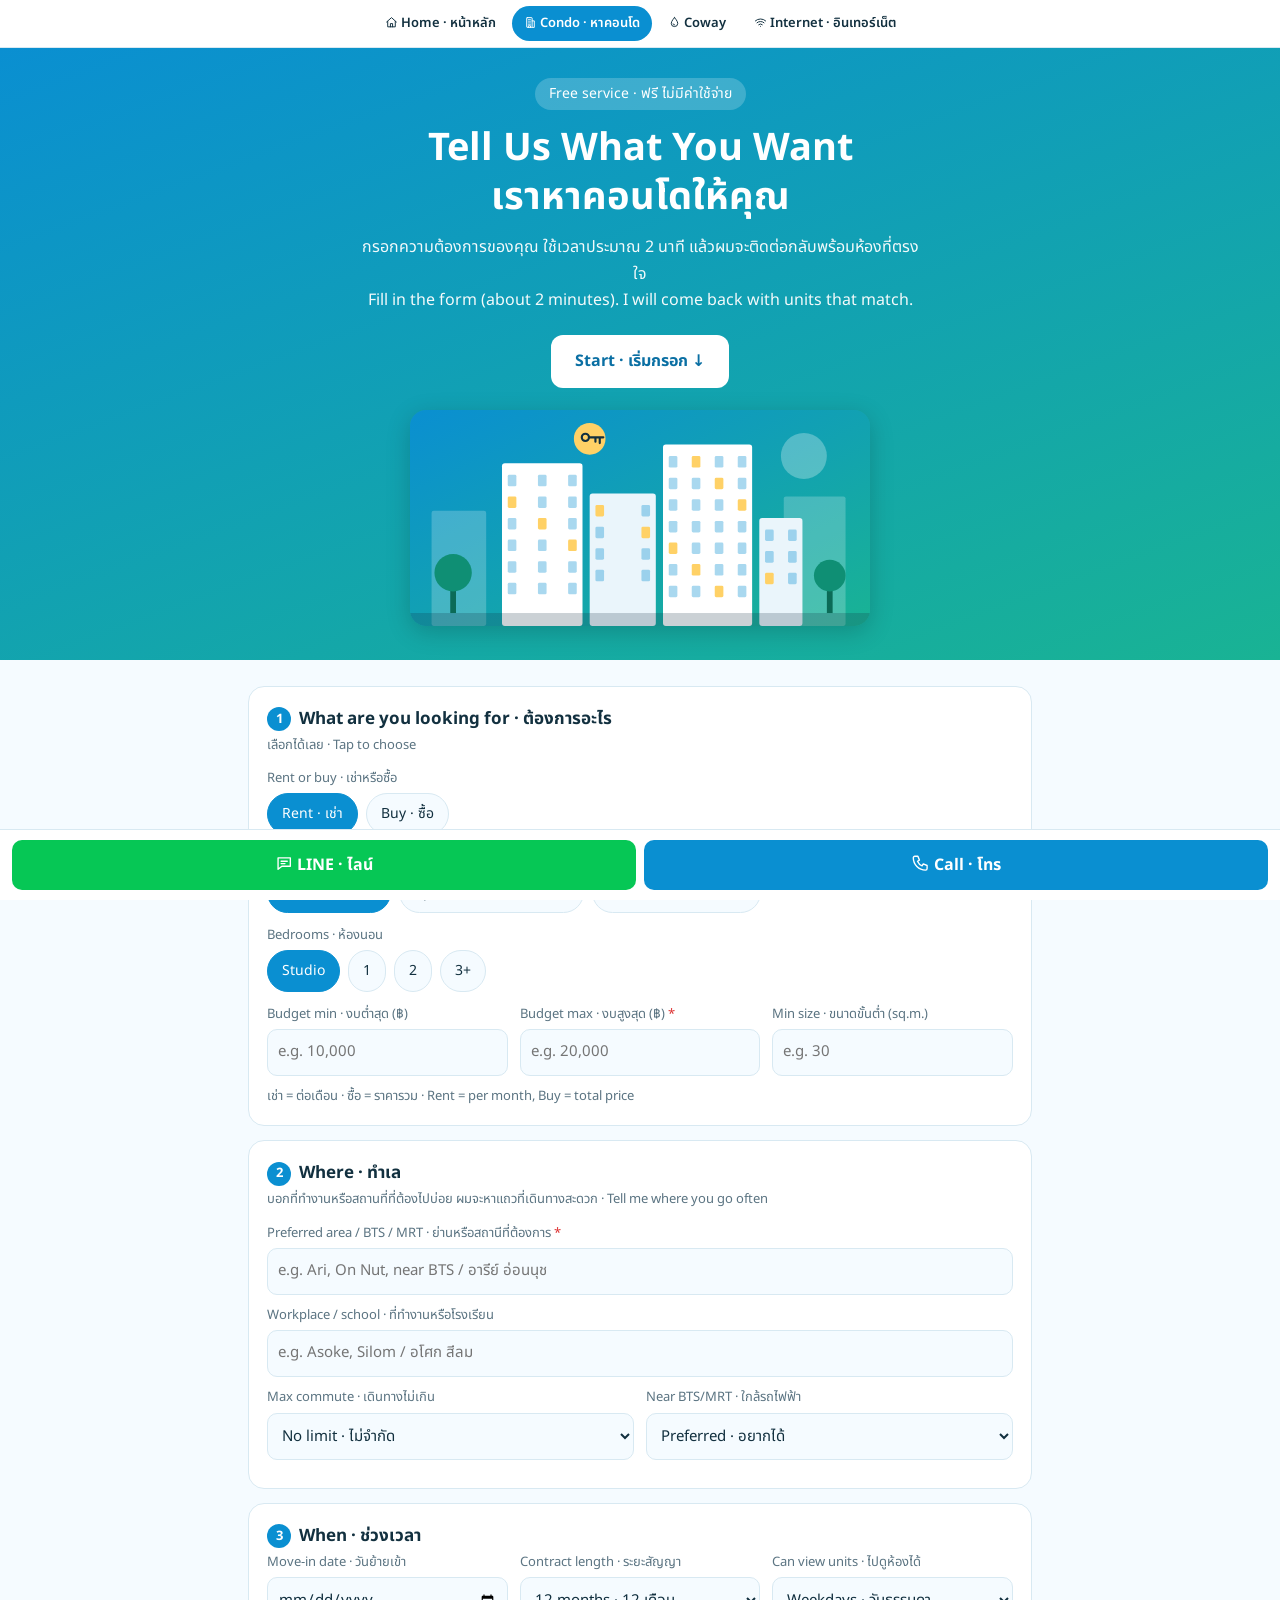
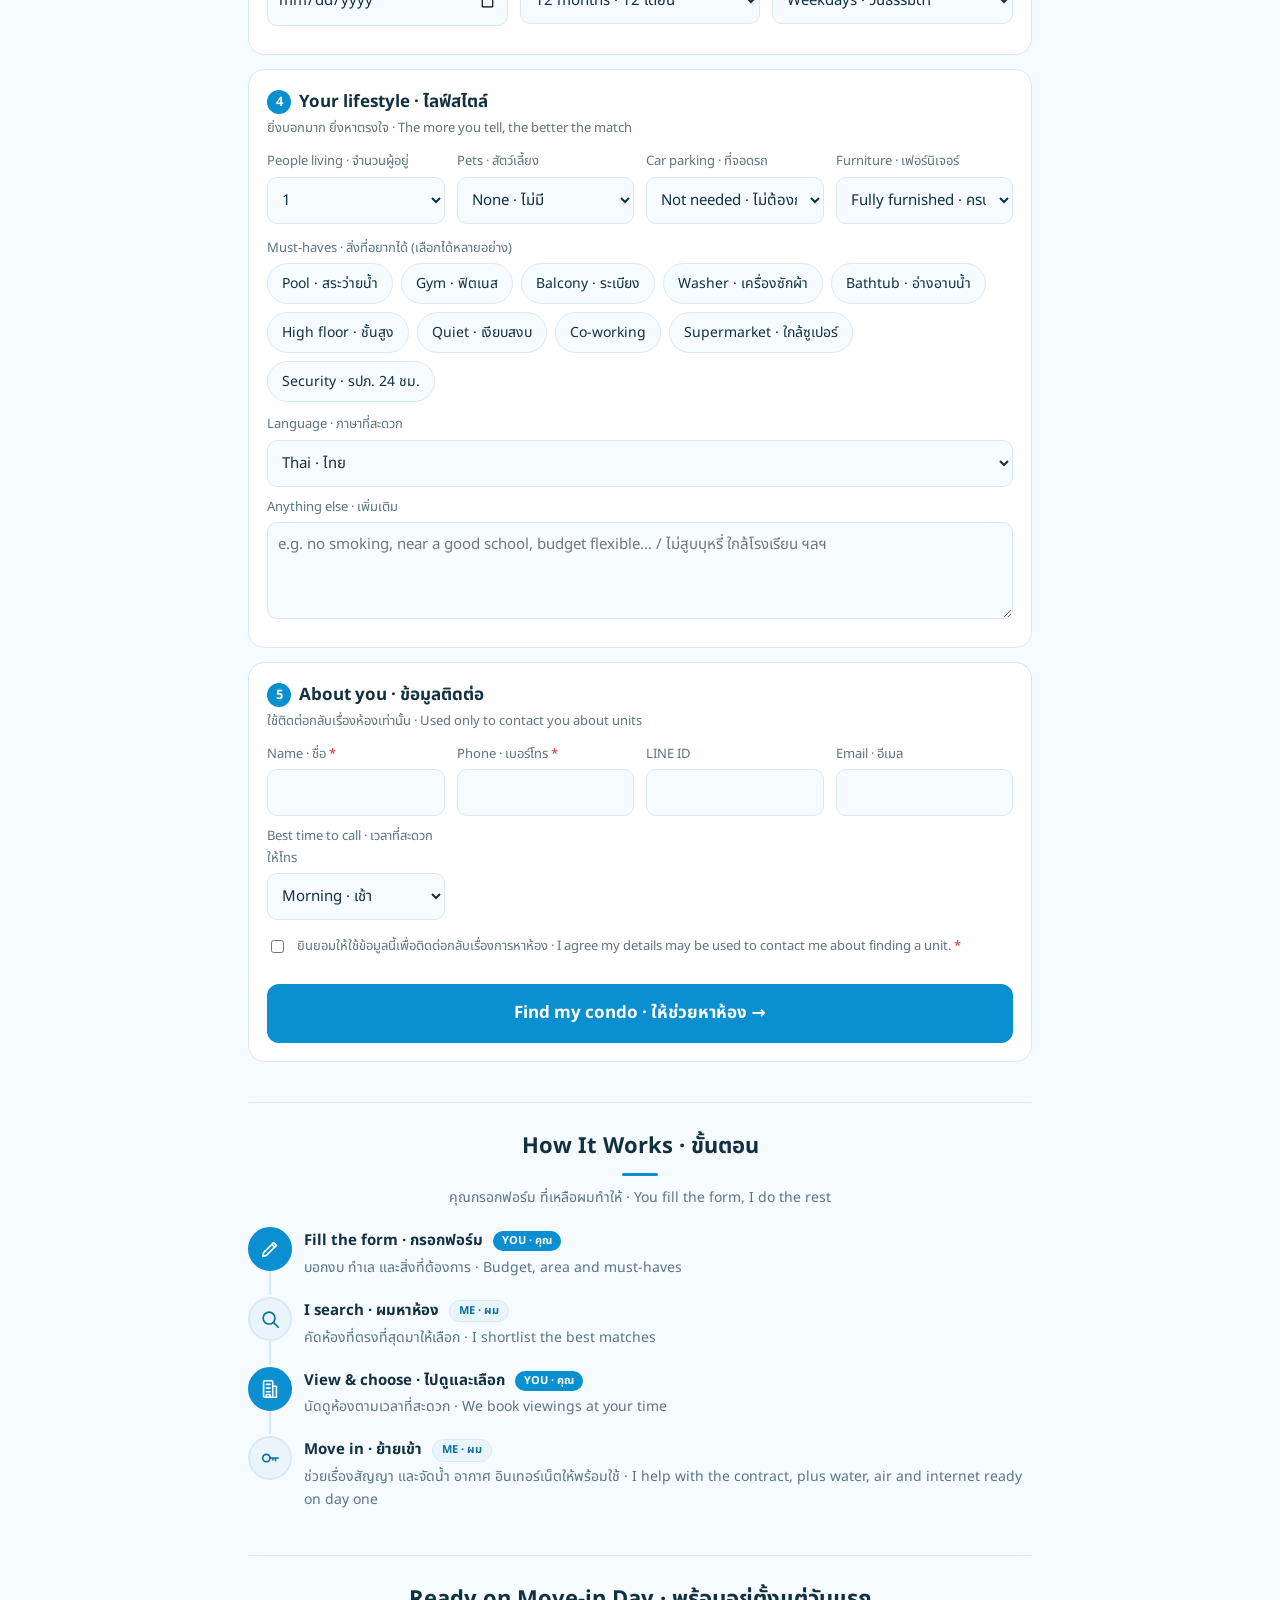
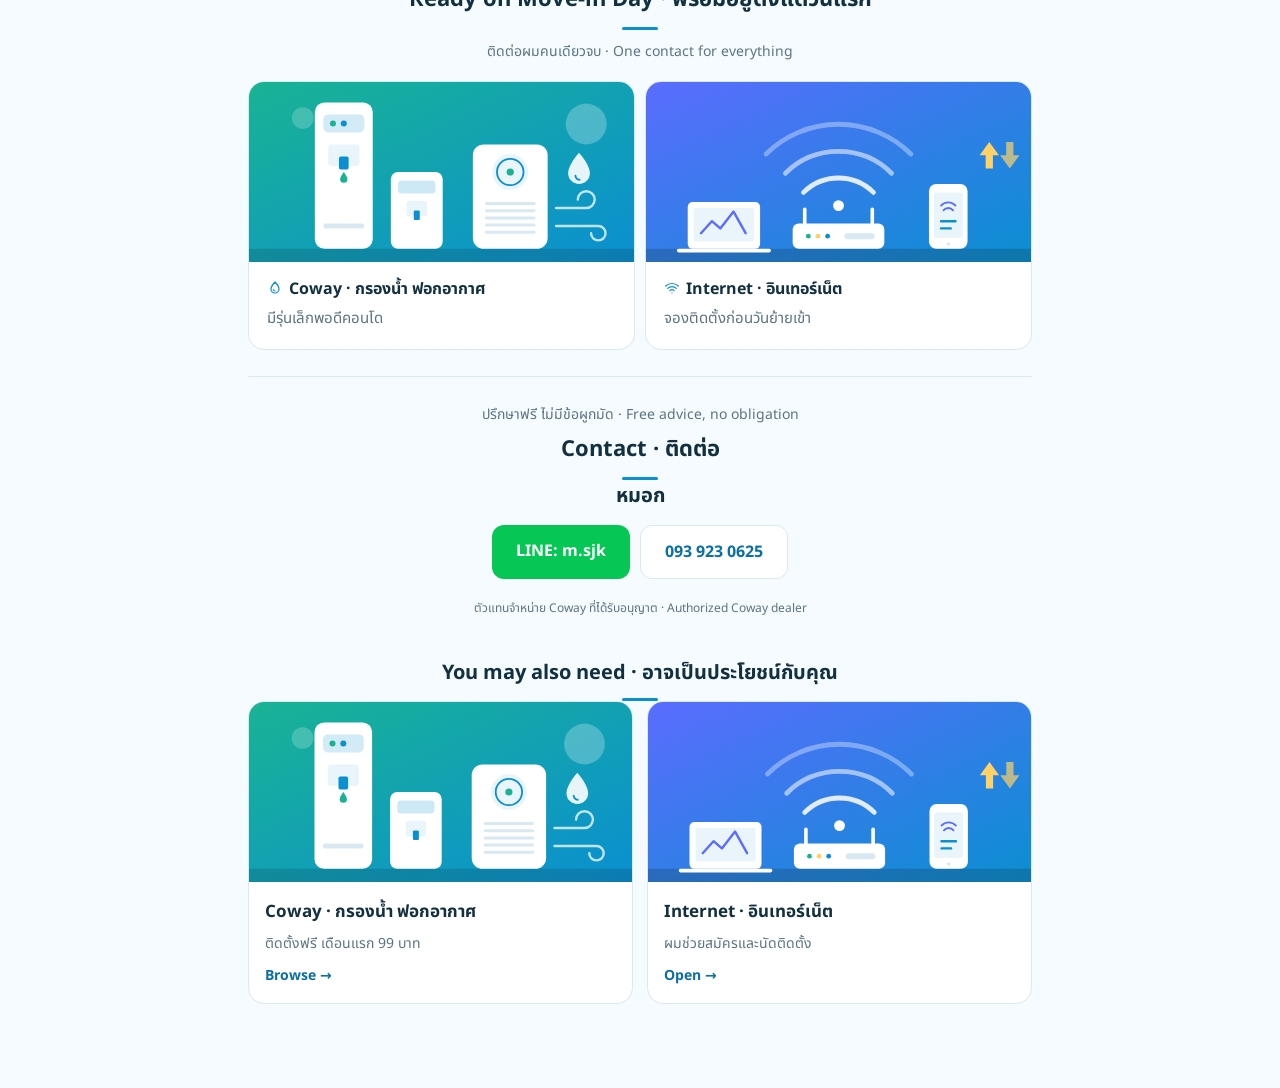
==== condo.html @ 27ef278f "Add files via upload" ====
<!DOCTYPE html>
<html lang="th" data-page="condo">
<head>
<meta charset="utf-8">
<meta name="viewport" content="width=device-width, initial-scale=1, viewport-fit=cover">
<title>Find a Condo | ให้เราหาคอนโดให้คุณ</title>
<link href="https://fonts.googleapis.com/css2?family=Noto+Sans+Thai:wght@400;600;700&display=swap" rel="stylesheet">
<link rel="stylesheet" href="assets/site.css">
<style>
.hero{padding:30px 0 34px}
.fcard{background:var(--card);border:1px solid var(--line);border-radius:16px;padding:18px;margin-bottom:14px}
.fcard h3{margin:0 0 2px;font-size:17px}.fcard .hint{margin:0 0 12px;font-size:13px;color:var(--muted)}
.fcard h3 i{font-style:normal;display:inline-flex;width:24px;height:24px;border-radius:50%;background:var(--brand);color:#fff;font-size:13px;align-items:center;justify-content:center;margin-right:8px;vertical-align:1px}
.row{display:grid;gap:0 12px;grid-template-columns:repeat(auto-fit,minmax(150px,1fr))}
.fl input,.fl textarea,.fl select{display:block;width:100%;margin-top:4px;font:inherit;font-size:15px;padding:10px;border-radius:10px;border:1px solid var(--line);background:var(--bg);color:var(--text)}
.fl .req{color:#d33}
.chips{display:flex;flex-wrap:wrap;gap:8px;margin:4px 0 12px}
.chips label{cursor:pointer}.chips input{position:absolute;opacity:0;pointer-events:none}
.chips span{display:inline-block;padding:8px 14px;border-radius:99px;border:1px solid var(--line);background:var(--bg);font-size:14px}
.chips input:checked+span{background:var(--brand);color:#fff;border-color:var(--brand)}
.chips input:focus-visible+span{outline:2px solid var(--brand2);outline-offset:2px}
.lbl{font-size:13px;color:var(--muted);display:block;margin-top:4px}
.sbtn{width:100%;font:inherit;font-weight:700;font-size:17px;padding:15px;border:0;border-radius:12px;background:var(--brand);color:#fff;cursor:pointer}
.consent{display:flex;gap:10px;align-items:flex-start;font-size:13px;color:var(--muted);margin:6px 0 14px}
.consent input{margin-top:4px}
#done{display:none}
#msg{white-space:pre-wrap;background:var(--bg);border:1px dashed var(--line);border-radius:10px;padding:12px;font-size:14px;margin:10px 0}
.err{color:#d33;font-size:13px;margin:6px 0 0;min-height:1em}
.perks{display:grid;gap:10px;grid-template-columns:repeat(auto-fit,minmax(200px,1fr))}
.perks .card h3{font-size:16px}
</style>
<script src="assets/icons.js"></script>
<script src="assets/site.js"></script>
</head>
<body>

<header class="hero"><div class="wrap">
  <span class="badge">Free service · ฟรี ไม่มีค่าใช้จ่าย</span>
  <h1>Tell Us What You Want<br>เราหาคอนโดให้คุณ</h1>
  <p>กรอกความต้องการของคุณ ใช้เวลาประมาณ 2 นาที แล้วผมจะติดต่อกลับพร้อมห้องที่ตรงใจ<br>Fill in the form (about 2 minutes). I will come back with units that match.</p>
  <div class="btns"><a class="btn tel" href="#form">Start · เริ่มกรอก ↓</a></div>
  <img class="cvh" alt="" src="assets/img/cover-condo.svg">
</div></header>

<main class="wrap">
<section id="form" style="border-top:0">
  <form id="f" onsubmit="return go(event)" novalidate>

  <div class="fcard"><h3><i>1</i>What are you looking for · ต้องการอะไร</h3><p class="hint">เลือกได้เลย · Tap to choose</p>
    <span class="lbl">Rent or buy · เช่าหรือซื้อ</span>
    <div class="chips"><label><input type="radio" name="deal" value="Rent · เช่า" checked><span>Rent · เช่า</span></label><label><input type="radio" name="deal" value="Buy · ซื้อ"><span>Buy · ซื้อ</span></label></div>
    <span class="lbl">Property type · ประเภท</span>
    <div class="chips"><label><input type="radio" name="ptype" value="Condo" checked><span>Condo · คอนโด</span></label><label><input type="radio" name="ptype" value="Apartment"><span>Apartment · อพาร์ตเมนต์</span></label><label><input type="radio" name="ptype" value="House/Townhouse"><span>House · บ้าน/ทาวน์เฮาส์</span></label></div>
    <span class="lbl">Bedrooms · ห้องนอน</span>
    <div class="chips"><label><input type="radio" name="bed" value="Studio" checked><span>Studio</span></label><label><input type="radio" name="bed" value="1"><span>1</span></label><label><input type="radio" name="bed" value="2"><span>2</span></label><label><input type="radio" name="bed" value="3+"><span>3+</span></label></div>
    <div class="row">
      <label class="fl">Budget min · งบต่ำสุด (฿)<input name="bmin" inputmode="numeric" placeholder="e.g. 10,000"></label>
      <label class="fl">Budget max · งบสูงสุด (฿) <span class="req">*</span><input name="bmax" inputmode="numeric" placeholder="e.g. 20,000"></label>
      <label class="fl">Min size · ขนาดขั้นต่ำ (sq.m.)<input name="size" inputmode="numeric" placeholder="e.g. 30"></label>
    </div>
    <p class="hint" style="margin:0">เช่า = ต่อเดือน · ซื้อ = ราคารวม · Rent = per month, Buy = total price</p>
  </div>

  <div class="fcard"><h3><i>2</i>Where · ทำเล</h3><p class="hint">บอกที่ทำงานหรือสถานที่ที่ต้องไปบ่อย ผมจะหาแถวที่เดินทางสะดวก · Tell me where you go often</p>
    <label class="fl">Preferred area / BTS / MRT · ย่านหรือสถานีที่ต้องการ <span class="req">*</span><input name="area" placeholder="e.g. Ari, On Nut, near BTS / อารีย์ อ่อนนุช"></label>
    <label class="fl">Workplace / school · ที่ทำงานหรือโรงเรียน<input name="work" placeholder="e.g. Asoke, Silom / อโศก สีลม"></label>
    <div class="row">
      <label class="fl">Max commute · เดินทางไม่เกิน<select name="commute"><option>No limit · ไม่จำกัด</option><option>15 min</option><option>30 min</option><option>45 min</option><option>60 min</option></select></label>
      <label class="fl">Near BTS/MRT · ใกล้รถไฟฟ้า<select name="near"><option>Preferred · อยากได้</option><option>Must · ต้องใกล้</option><option>Not needed · ไม่จำเป็น</option></select></label>
    </div>
  </div>

  <div class="fcard"><h3><i>3</i>When · ช่วงเวลา</h3>
    <div class="row">
      <label class="fl">Move-in date · วันย้ายเข้า<input type="date" name="movein"></label>
      <label class="fl">Contract length · ระยะสัญญา<select name="lease"><option>12 months · 12 เดือน</option><option>6 months · 6 เดือน</option><option>24 months · 24 เดือน</option><option>Flexible · ยืดหยุ่น</option><option>Buying · ซื้อ</option></select></label>
      <label class="fl">Can view units · ไปดูห้องได้<select name="view"><option>Weekdays · วันธรรมดา</option><option>Weekends · เสาร์-อาทิตย์</option><option>Evenings · ช่วงเย็น</option><option>Any time · ได้ทุกเวลา</option></select></label>
    </div>
  </div>

  <div class="fcard"><h3><i>4</i>Your lifestyle · ไลฟ์สไตล์</h3><p class="hint">ยิ่งบอกมาก ยิ่งหาตรงใจ · The more you tell, the better the match</p>
    <div class="row">
      <label class="fl">People living · จำนวนผู้อยู่<select name="people"><option>1</option><option>2</option><option>3</option><option>4+</option></select></label>
      <label class="fl">Pets · สัตว์เลี้ยง<select name="pets"><option>None · ไม่มี</option><option>Cat · แมว</option><option>Dog · สุนัข</option><option>Other · อื่นๆ</option></select></label>
      <label class="fl">Car parking · ที่จอดรถ<select name="car"><option>Not needed · ไม่ต้องการ</option><option>1 car · 1 คัน</option><option>2 cars · 2 คัน</option><option>Motorbike · มอเตอร์ไซค์</option></select></label>
      <label class="fl">Furniture · เฟอร์นิเจอร์<select name="furn"><option>Fully furnished · ครบ</option><option>Partly · บางส่วน</option><option>Unfurnished · ไม่มี</option></select></label>
    </div>
    <span class="lbl">Must-haves · สิ่งที่อยากได้ (เลือกได้หลายอย่าง)</span>
    <div class="chips">
      <label><input type="checkbox" name="must" value="Pool"><span>Pool · สระว่ายน้ำ</span></label>
      <label><input type="checkbox" name="must" value="Gym"><span>Gym · ฟิตเนส</span></label>
      <label><input type="checkbox" name="must" value="Balcony"><span>Balcony · ระเบียง</span></label>
      <label><input type="checkbox" name="must" value="Washer"><span>Washer · เครื่องซักผ้า</span></label>
      <label><input type="checkbox" name="must" value="Bathtub"><span>Bathtub · อ่างอาบน้ำ</span></label>
      <label><input type="checkbox" name="must" value="High floor"><span>High floor · ชั้นสูง</span></label>
      <label><input type="checkbox" name="must" value="Quiet"><span>Quiet · เงียบสงบ</span></label>
      <label><input type="checkbox" name="must" value="Co-working"><span>Co-working</span></label>
      <label><input type="checkbox" name="must" value="Supermarket nearby"><span>Supermarket · ใกล้ซูเปอร์</span></label>
      <label><input type="checkbox" name="must" value="24h security"><span>Security · รปภ. 24 ชม.</span></label>
    </div>
    <label class="fl">Language · ภาษาที่สะดวก<select name="lang"><option>Thai · ไทย</option><option>English</option><option>Both · ทั้งสอง</option><option>Other · อื่นๆ</option></select></label>
    <label class="fl">Anything else · เพิ่มเติม<textarea name="note" rows="3" placeholder="e.g. no smoking, near a good school, budget flexible… / ไม่สูบบุหรี่ ใกล้โรงเรียน ฯลฯ"></textarea></label>
  </div>

  <div class="fcard"><h3><i>5</i>About you · ข้อมูลติดต่อ</h3><p class="hint">ใช้ติดต่อกลับเรื่องห้องเท่านั้น · Used only to contact you about units</p>
    <div class="row">
      <label class="fl">Name · ชื่อ <span class="req">*</span><input name="name" autocomplete="name"></label>
      <label class="fl">Phone · เบอร์โทร <span class="req">*</span><input name="phone" inputmode="tel" autocomplete="tel"></label>
      <label class="fl">LINE ID<input name="line"></label>
      <label class="fl">Email · อีเมล<input name="email" type="email" autocomplete="email"></label>
      <label class="fl">Best time to call · เวลาที่สะดวกให้โทร<select name="time"><option>Morning · เช้า</option><option>Afternoon · บ่าย</option><option>Evening · เย็น</option><option>Any · ได้ทุกเวลา</option></select></label>
    </div>
    <label class="consent"><input type="checkbox" name="ok"><span>ยินยอมให้ใช้ข้อมูลนี้เพื่อติดต่อกลับเรื่องการหาห้อง · I agree my details may be used to contact me about finding a unit. <span class="req" style="color:#d33">*</span></span></label>
    <div class="err" id="err"></div>
    <button class="sbtn" type="submit">Find my condo · ให้ช่วยหาห้อง →</button>
  </div>
  </form>

  <div class="fcard" id="done"><h3><i data-i="checkc"></i> Almost done · เหลืออีกขั้นเดียว</h3>
    <p class="hint">กดปุ่มไลน์ ข้อความจะเข้าแชตให้ แล้วกดส่งอีกครั้งเดียว · Tap the LINE button, the message appears in the chat, then press send.</p>
    <div id="msg"></div>
    <div class="btns"><a class="btn line" id="sendline" target="_blank" rel="noopener" href="#">Send to LINE · ส่งเข้าไลน์</a><button class="btn tel" style="border:1px solid var(--line);cursor:pointer;font:inherit;font-weight:700" onclick="cp()">Copy again · คัดลอกอีกครั้ง</button></div>
    <p class="nt" id="cpm" style="text-align:center;margin-top:8px"></p>
    <p class="nt" style="text-align:center">ถ้าข้อความไม่ขึ้นในแชต ให้วาง (copy ไว้ให้แล้ว) · If it does not appear, paste it (already copied).</p>
  </div>
</section>

<section>
  <h2>How It Works · ขั้นตอน</h2>
  <p class="sub">คุณกรอกฟอร์ม ที่เหลือผมทำให้ · You fill the form, I do the rest</p>
  <ol class="tl">
    <li class="you"><div class="ico"><i data-i="pencil"></i></div><div><b>Fill the form · กรอกฟอร์ม <span class="who you">YOU · คุณ</span></b><p>บอกงบ ทำเล และสิ่งที่ต้องการ · Budget, area and must-haves</p></div></li>
    <li><div class="ico"><i data-i="search"></i></div><div><b>I search · ผมหาห้อง <span class="who me">ME · ผม</span></b><p>คัดห้องที่ตรงที่สุดมาให้เลือก · I shortlist the best matches</p></div></li>
    <li class="you"><div class="ico"><i data-i="condo"></i></div><div><b>View &amp; choose · ไปดูและเลือก <span class="who you">YOU · คุณ</span></b><p>นัดดูห้องตามเวลาที่สะดวก · We book viewings at your time</p></div></li>
    <li><div class="ico"><i data-i="key"></i></div><div><b>Move in · ย้ายเข้า <span class="who me">ME · ผม</span></b><p>ช่วยเรื่องสัญญา และจัดน้ำ อากาศ อินเทอร์เน็ตให้พร้อมใช้ · I help with the contract, plus water, air and internet ready on day one</p></div></li>
  </ol>
</section>

<section>
  <h2>Ready on Move-in Day · พร้อมอยู่ตั้งแต่วันแรก</h2>
  <p class="sub">ติดต่อผมคนเดียวจบ · One contact for everything</p>
  <div class="perks">
    <a class="card cc" href="coway.html"><img class="cv" alt="" src="assets/img/cover-coway.svg"><div class="cb"><h3><i data-i="water"></i> Coway · กรองน้ำ ฟอกอากาศ</h3><p>มีรุ่นเล็กพอดีคอนโด</p></div></a>
    <a class="card cc" href="internet.html"><img class="cv" alt="" src="assets/img/cover-internet.svg"><div class="cb"><h3><i data-i="wifi"></i> Internet · อินเทอร์เน็ต</h3><p>จองติดตั้งก่อนวันย้ายเข้า</p></div></a>
  </div>
</section>

<section class="me">
  <p class="sub" style="margin:0 0 6px">ปรึกษาฟรี ไม่มีข้อผูกมัด · Free advice, no obligation</p>
  <h2>Contact · ติดต่อ</h2>
  <div class="name" data-name>[name]</div>
  <div class="btns" style="margin-top:12px">
    <a class="btn line" data-line href="#">LINE: <span data-lineid></span></a>
    <a class="btn tel" style="border:1px solid var(--line)" data-tel href="#"><span data-phone></span></a>
  </div>
  <p class="note">ตัวแทนจำหน่าย Coway ที่ได้รับอนุญาต · Authorized Coway dealer</p>
</section>
</main>

<nav class="bar"><a class="l" data-line href="#"><i data-i="chat"></i> LINE · ไลน์</a><a class="t" data-tel href="#"><i data-i="phone"></i> Call · โทร</a></nav>

<script>
var TXT="";
function V(f,n){var e=f.elements[n];return e?e.value.trim():""}
function R(f,n){var e=f.querySelector('input[name="'+n+'"]:checked');return e?e.value:""}
function go(ev){ev.preventDefault();var f=document.getElementById("f"),er=document.getElementById("err"),m=[];
  if(!V(f,"bmax"))m.push("Budget max · งบสูงสุด");if(!V(f,"area"))m.push("Area · ทำเล");if(!V(f,"name"))m.push("Name · ชื่อ");if(!V(f,"phone"))m.push("Phone · เบอร์โทร");if(!f.elements.ok.checked)m.push("Consent · ยินยอม");
  if(m.length){er.textContent="Please fill · กรุณากรอก: "+m.join(", ");return false}er.textContent="";
  var must=[].map.call(f.querySelectorAll('input[name="must"]:checked'),function(x){return x.value}).join(", ")||"-";
  var L=["Condo request · ขอให้ช่วยหาคอนโด","",
   "• "+R(f,"deal")+" · "+R(f,"ptype")+" · Bedrooms "+R(f,"bed"),
   "• Budget "+(V(f,"bmin")||"-")+" – "+V(f,"bmax")+" ฿"+(V(f,"size")?" · Min "+V(f,"size")+" sq.m.":""),
   "• Area: "+V(f,"area")+(V(f,"work")?" · Work/School: "+V(f,"work"):""),
   "• Commute: "+V(f,"commute")+" · BTS/MRT: "+V(f,"near"),
   "• Move-in: "+(V(f,"movein")||"-")+" · Lease: "+V(f,"lease")+" · View: "+V(f,"view"),
   "• People "+V(f,"people")+" · Pets "+V(f,"pets")+" · Parking "+V(f,"car")+" · "+V(f,"furn"),
   "• Must-haves: "+must,
   "• Language: "+V(f,"lang")+(V(f,"note")?"\n• Note: "+V(f,"note"):""),"",
   V(f,"name")+" · Tel "+V(f,"phone")+(V(f,"line")?" · LINE "+V(f,"line"):"")+(V(f,"email")?" · "+V(f,"email"):"")+" · Call: "+V(f,"time")];
  TXT=L.join("\n");document.getElementById("msg").textContent=TXT;
  var S=window.SITE||{},ln=document.getElementById("sendline");ln.href=S.oaId?("https://line.me/R/oaMessage/"+encodeURIComponent(S.oaId)+"/?"+encodeURIComponent(TXT)):("https://line.me/ti/p/~"+encodeURIComponent((S.lineId||"").replace(/^@/,"")));
  var d=document.getElementById("done");d.style.display="block";cp();d.scrollIntoView({behavior:"smooth"});return false}
function cp(){var c=document.getElementById("cpm");try{navigator.clipboard.writeText(TXT).then(function(){c.textContent="Copied · คัดลอกแล้ว"},function(){c.textContent="Press and hold the text to copy · กดค้างที่ข้อความเพื่อคัดลอก"})}catch(e){c.textContent="Press and hold the text to copy · กดค้างที่ข้อความเพื่อคัดลอก"}}
</script>
</body></html>
---- assets/site.css ----
/* Shared styles for all pages / สไตล์ร่วมของทุกหน้า */
:root{box-sizing:border-box;--bg:#f5fbff;--card:#fff;--text:#12303f;--muted:#5b7482;--brand:#0a8fd1;--brand2:#0a6fa3;--accent:#19b394;--line:#d8e9f2;--soft:#eaf5fb;--hero:linear-gradient(160deg,#0a8fd1,#19b394)}
@media (prefers-color-scheme:dark){:root:not([data-theme="light"]){--bg:#0d1b24;--card:#142833;--text:#e6f3fa;--muted:#9bb5c3;--line:#23404f;--soft:#1a3342;--hero:linear-gradient(160deg,#075a85,#0f7d69)}}
*{box-sizing:border-box}
html{scroll-behavior:smooth}
body{margin:0;background:var(--bg);color:var(--text);font-family:"Noto Sans Thai",system-ui,-apple-system,"Segoe UI",sans-serif;line-height:1.65;padding-bottom:84px}
.wrap{max-width:820px;margin:0 auto;padding:0 18px}
.hero{background:var(--hero);color:#fff;padding:44px 0 52px;text-align:center}
.hero h1{font-size:clamp(26px,6vw,38px);line-height:1.3;margin:0 0 12px}
.hero p{margin:0 auto 22px;max-width:560px;opacity:.95}
.badge{display:inline-block;background:rgba(255,255,255,.2);padding:4px 14px;border-radius:99px;font-size:14px;margin-bottom:14px}
.btns{display:flex;gap:10px;justify-content:center;flex-wrap:wrap}
.btn{display:inline-block;text-decoration:none;font-weight:700;padding:13px 24px;border-radius:12px;font-size:16px}
.btn.line{background:#06c755;color:#fff}.btn.tel{background:#fff;color:var(--brand2)}
section{padding:26px 0}
section + section{border-top:1px solid var(--line)}
h2{font-size:22px;margin:0;text-align:center}
h2:after{content:"";display:block;width:36px;height:3px;background:var(--brand);border-radius:2px;margin:8px auto 0}
.sub{color:var(--muted);text-align:center;margin:10px 0 18px;font-size:14px}
.grid{display:grid;gap:14px;grid-template-columns:repeat(auto-fit,minmax(210px,1fr))}
.card{background:var(--card);border:1px solid var(--line);border-radius:16px;padding:20px}
.card .ic{font-size:34px}.card h3{margin:8px 0 4px;font-size:18px}.card p{margin:0;color:var(--muted);font-size:15px}
.nt{font-size:13px;color:var(--muted);margin:0 0 8px}
.note{font-size:12px;color:var(--muted);text-align:center;margin-top:20px}
details{background:var(--card);border:1px solid var(--line);border-radius:12px;padding:14px 16px;margin-bottom:10px}
summary{font-weight:600;cursor:pointer}details p{margin:8px 0 0;color:var(--muted)}
.me{text-align:center}.me .name{font-size:20px;font-weight:700}
.bar{position:fixed;left:0;right:0;bottom:0;display:flex;gap:8px;padding:10px 12px calc(10px + env(safe-area-inset-bottom,0px));background:var(--card);border-top:1px solid var(--line);z-index:9}
.bar a{flex:1;text-align:center;text-decoration:none;font-weight:700;padding:12px;border-radius:10px;color:#fff}
.bar .l{background:#06c755}.bar .t{background:var(--brand)}
.fl{display:block;font-size:13px;color:var(--muted);margin-bottom:10px}
.fl select{display:block;width:100%;margin-top:4px;font:inherit;font-size:15px;padding:10px;border-radius:10px;border:1px solid var(--line);background:var(--bg);color:var(--text)}
.fg{display:grid;gap:0 12px;grid-template-columns:repeat(auto-fit,minmax(200px,1fr))}
/* top nav */
.sn{position:sticky;top:0;z-index:20;display:flex;gap:4px;justify-content:center;flex-wrap:wrap;background:var(--card);border-bottom:1px solid var(--line);padding:6px 8px}
.sn a{text-decoration:none;color:var(--text);font-size:13px;font-weight:600;padding:7px 12px;border-radius:99px}
.sn a.on{background:var(--brand);color:#fff}
/* cross promo */
.xp h2{font-size:20px}
.xp a.xc{display:block;text-decoration:none;color:inherit;background:var(--card);border:1px solid var(--line);border-radius:16px;padding:18px}
.xp a.xc:hover{border-color:var(--brand)}
.xp .xc b{display:block;font-size:17px;margin:4px 0}.xp .xc span{color:var(--muted);font-size:14px}.xp .xc u{display:block;margin-top:8px;color:var(--brand2);font-weight:700;font-size:14px;text-decoration:none}
/* steps / tags */
.stp{counter-reset:s;display:grid;gap:10px;padding:0;margin:0;list-style:none}
.stp li{counter-increment:s;background:var(--card);border:1px solid var(--line);border-radius:14px;padding:12px 14px 12px 54px;position:relative}
.stp li:before{content:counter(s);position:absolute;left:14px;top:12px;width:28px;height:28px;border-radius:50%;background:var(--brand);color:#fff;font-weight:700;display:flex;align-items:center;justify-content:center}
.tag{display:inline-block;font-size:12px;background:var(--soft);color:var(--brand2);padding:2px 10px;border-radius:99px;margin:2px 4px 2px 0}
.empty{border:2px dashed var(--line);border-radius:16px;padding:22px;text-align:center;color:var(--muted)}
.big{font-size:30px;font-weight:700;color:var(--brand2)}

.pkg{width:100%;border-collapse:collapse;font-size:14px}
.pkg th,.pkg td{padding:9px 10px;text-align:left;border-bottom:1px solid var(--line)}
.pkg th{background:var(--soft);font-size:13px}.pkg td.n{font-weight:700;color:var(--brand2);text-align:right}
.pkg .best{background:var(--soft)}
.tw{overflow-x:auto;border:1px solid var(--line);border-radius:12px;background:var(--card)}
.pimg{display:grid;gap:12px;grid-template-columns:repeat(auto-fit,minmax(240px,1fr))}
.pimg a{display:block;border:1px solid var(--line);border-radius:14px;overflow:hidden;background:#fff}.pimg img{display:block;width:100%;height:auto}
.who{display:inline-block;font-size:11px;font-weight:700;padding:1px 9px;border-radius:99px;margin-left:6px;vertical-align:1px}
.who.you{background:var(--brand);color:#fff}.who.me{background:var(--soft);color:var(--brand2);border:1px solid var(--line)}
.tl{list-style:none;margin:0;padding:0}
.tl li{display:grid;grid-template-columns:44px 1fr;gap:12px;padding:0 0 18px;position:relative}
.tl li:not(:last-child):before{content:"";position:absolute;left:21px;top:44px;bottom:2px;width:2px;background:var(--line)}
.tl .ico{width:44px;height:44px;border-radius:50%;display:flex;align-items:center;justify-content:center;font-size:22px;background:var(--soft);border:2px solid var(--line)}
.tl li.you .ico{background:var(--brand);border-color:var(--brand)}
.tl b{font-size:15px}.tl p{margin:2px 0 0;color:var(--muted);font-size:14px}
.callout{background:var(--soft);border:1px solid var(--line);border-radius:12px;padding:12px 14px;text-align:center;margin-bottom:16px;font-size:14px}

/* icons & covers */
svg.i{width:1em;height:1em;fill:none;stroke:currentColor;stroke-width:1.8;stroke-linecap:round;stroke-linejoin:round;vertical-align:-.14em;flex:none}
.card .ic,.cat .ic{color:var(--brand)}.card .ic{font-size:34px}
.tl .ico{color:var(--brand2)}.tl li.you .ico{color:#fff}
.bar a svg.i{font-size:1.15em}
.card.cc{padding:0;overflow:hidden;display:block;text-decoration:none;color:inherit}
.card.cc .cv{display:block;width:100%;height:auto;aspect-ratio:640/300;object-fit:cover;background:var(--soft)}
.card.cc .cb{padding:14px 18px 18px}.card.cc h3{margin:0 0 4px;font-size:17px}
.card.cc h3 svg.i{color:var(--brand);margin-right:2px}
.cvh{display:block;width:100%;max-width:460px;height:auto;margin:22px auto 0;border-radius:16px;box-shadow:0 6px 24px rgba(0,0,0,.18)}
.tiles{display:grid;gap:12px;grid-template-columns:repeat(3,1fr);margin-top:18px}
.tile{display:flex;flex-direction:column;align-items:center;text-align:center;gap:2px;padding:18px 8px;background:var(--card);border:1px solid var(--line);border-radius:16px;text-decoration:none;color:inherit}
.tile svg.i{font-size:38px;color:var(--brand);margin-bottom:6px}
.tile b{font-size:15px}.tile span{color:var(--muted);font-size:13px}
.tile:hover{border-color:var(--brand)}
.xp a.xc{padding:0;overflow:hidden}.xp .xc img{display:block;width:100%;height:auto;aspect-ratio:640/300;object-fit:cover}
.xp .xc .xb{padding:12px 16px 16px}
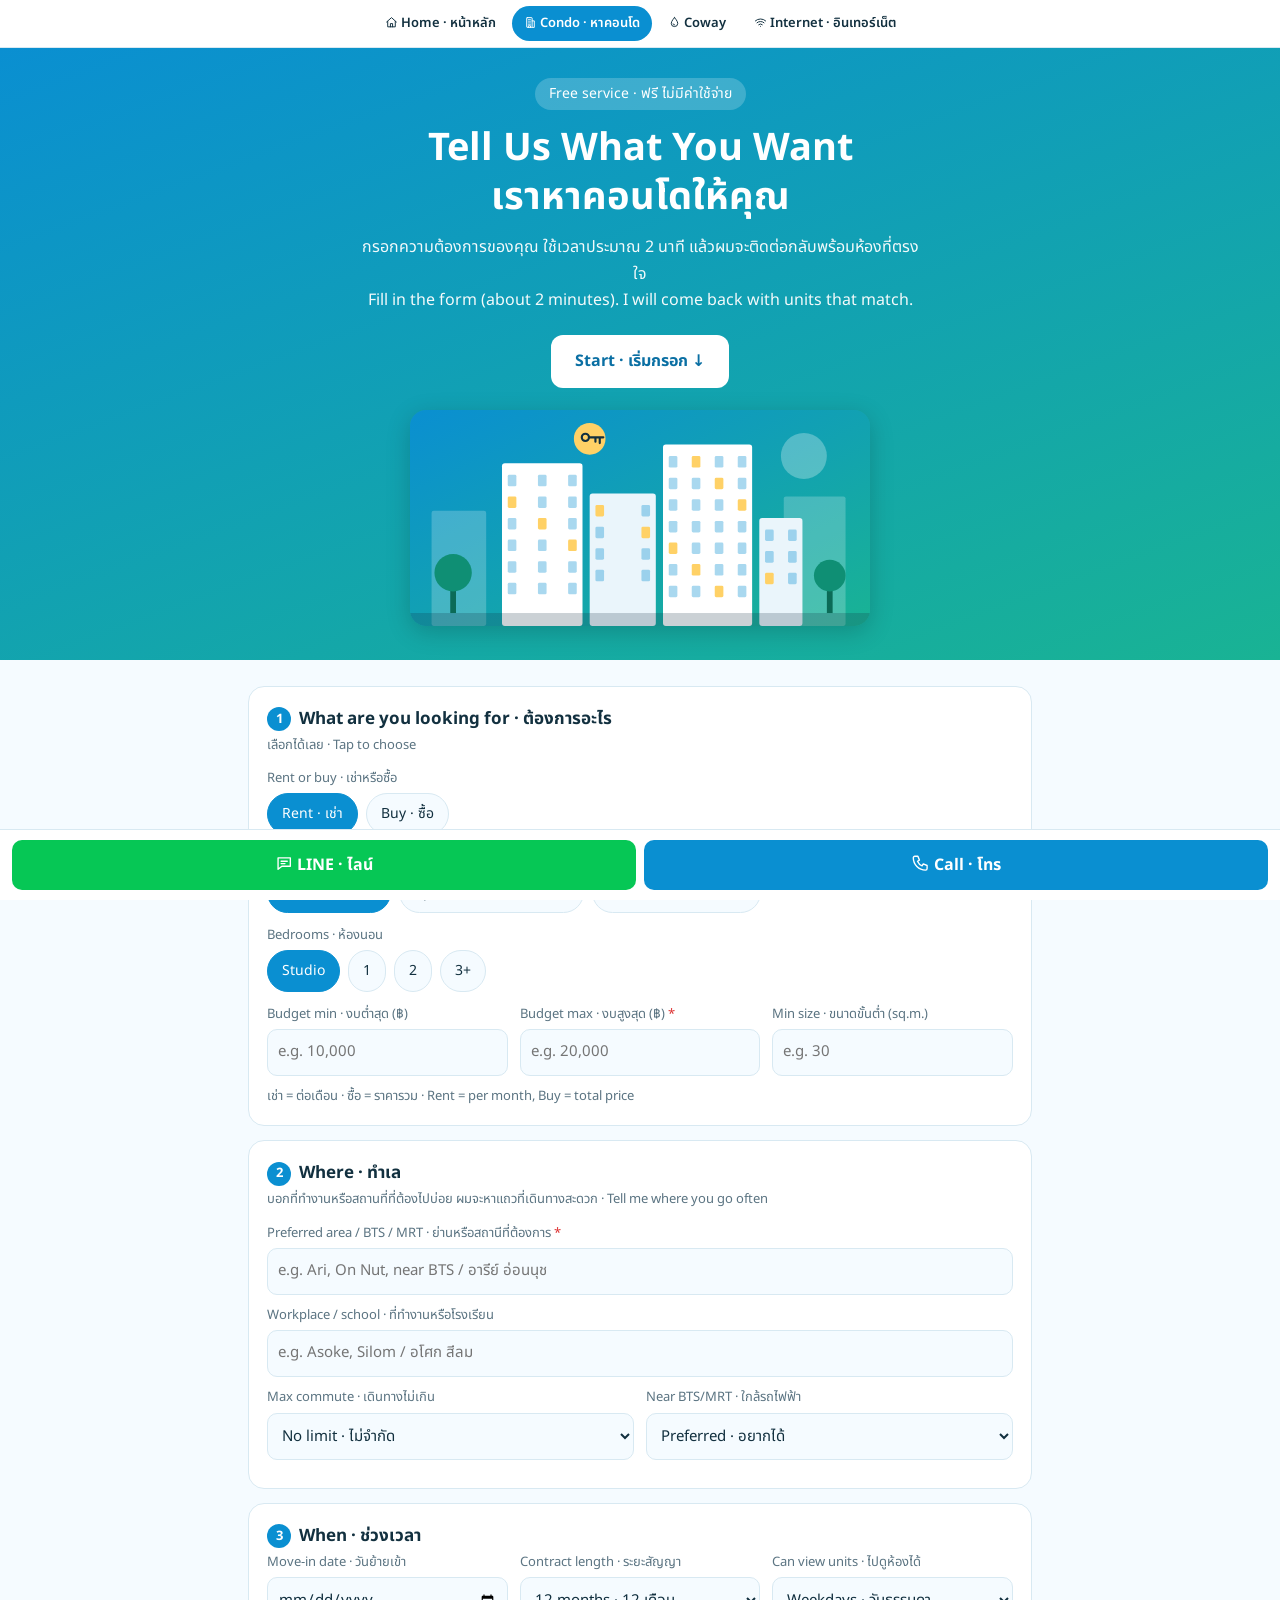
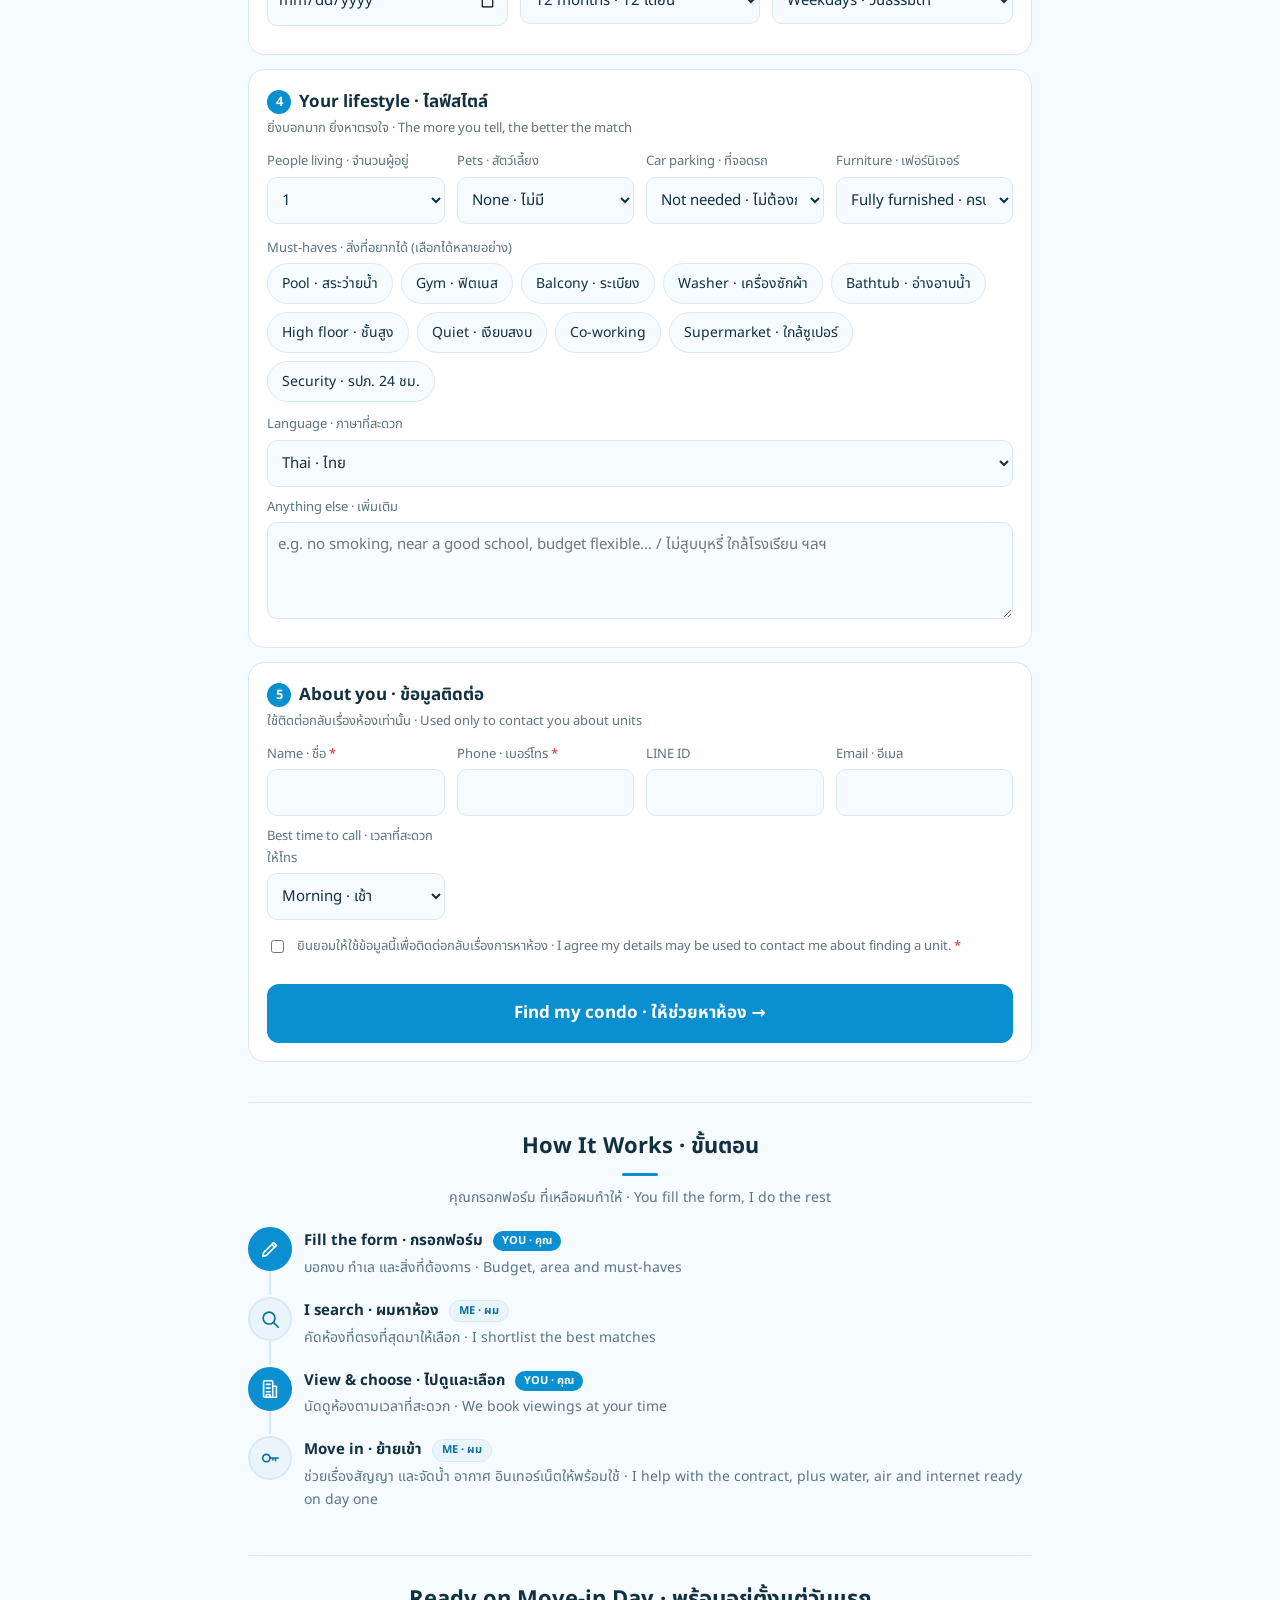
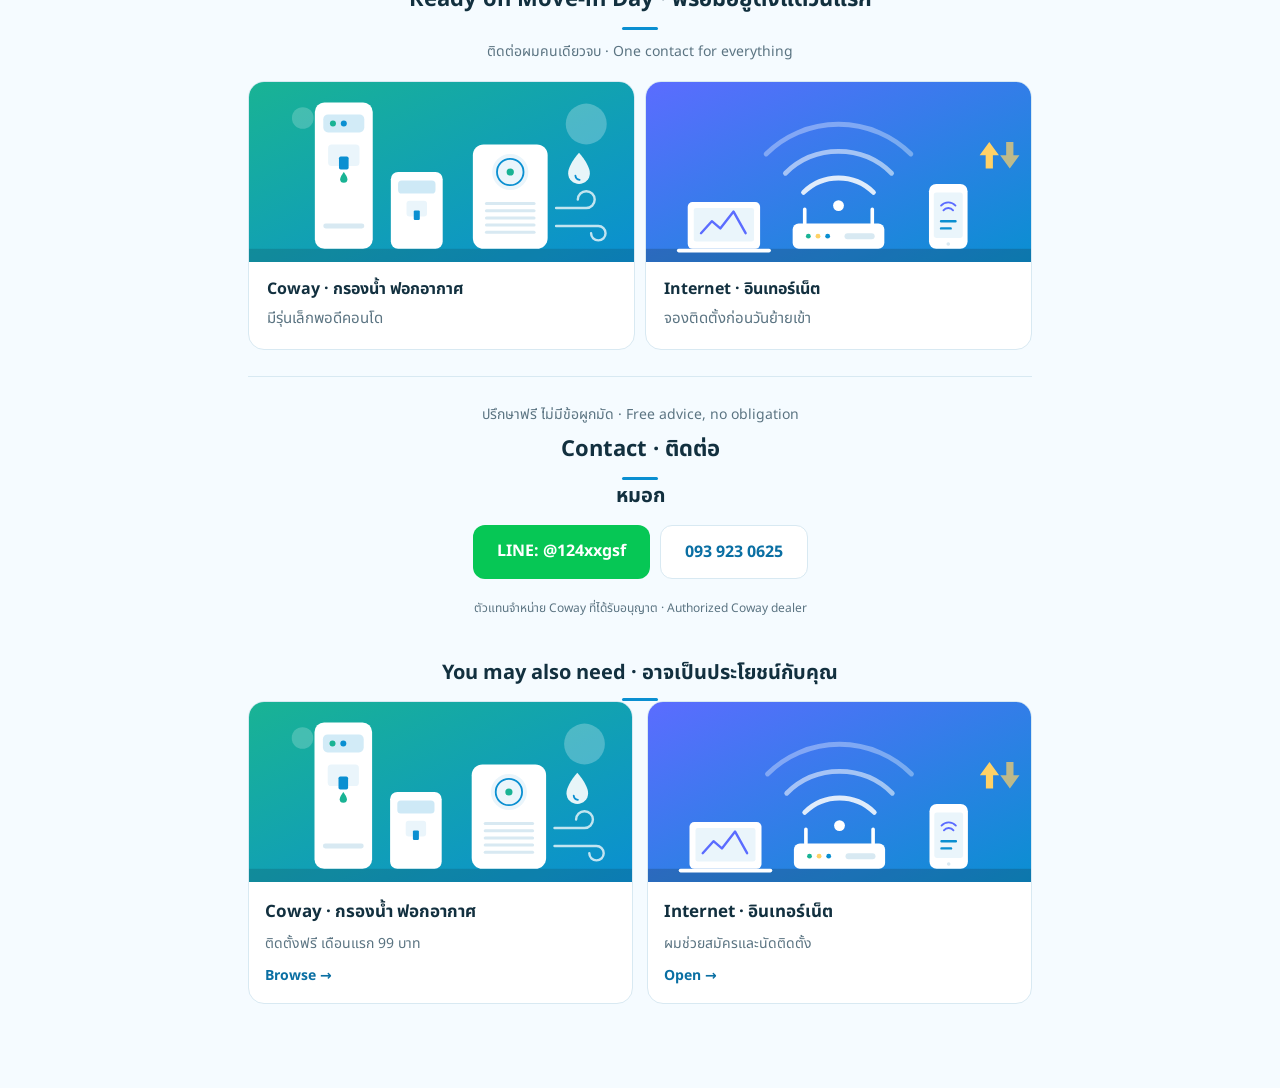
==== commit 13505795: "Add files via upload" ====
--- a/condo.html
+++ b/condo.html
@@ -140,8 +140,8 @@
   <h2>Ready on Move-in Day · พร้อมอยู่ตั้งแต่วันแรก</h2>
   <p class="sub">ติดต่อผมคนเดียวจบ · One contact for everything</p>
   <div class="perks">
-    <a class="card cc" href="coway.html"><img class="cv" alt="" src="assets/img/cover-coway.svg"><div class="cb"><h3><i data-i="water"></i> Coway · กรองน้ำ ฟอกอากาศ</h3><p>มีรุ่นเล็กพอดีคอนโด</p></div></a>
-    <a class="card cc" href="internet.html"><img class="cv" alt="" src="assets/img/cover-internet.svg"><div class="cb"><h3><i data-i="wifi"></i> Internet · อินเทอร์เน็ต</h3><p>จองติดตั้งก่อนวันย้ายเข้า</p></div></a>
+    <a class="card cc" href="coway.html"><img class="cv" alt="" src="assets/img/cover-coway.svg"><div class="cb"><h3>Coway · กรองน้ำ ฟอกอากาศ</h3><p>มีรุ่นเล็กพอดีคอนโด</p></div></a>
+    <a class="card cc" href="internet.html"><img class="cv" alt="" src="assets/img/cover-internet.svg"><div class="cb"><h3>Internet · อินเทอร์เน็ต</h3><p>จองติดตั้งก่อนวันย้ายเข้า</p></div></a>
   </div>
 </section>
 
@@ -178,8 +178,11 @@
    "• Language: "+V(f,"lang")+(V(f,"note")?"\n• Note: "+V(f,"note"):""),"",
    V(f,"name")+" · Tel "+V(f,"phone")+(V(f,"line")?" · LINE "+V(f,"line"):"")+(V(f,"email")?" · "+V(f,"email"):"")+" · Call: "+V(f,"time")];
   TXT=L.join("\n");document.getElementById("msg").textContent=TXT;
-  var S=window.SITE||{},ln=document.getElementById("sendline");ln.href=S.oaId?("https://line.me/R/oaMessage/"+encodeURIComponent(S.oaId)+"/?"+encodeURIComponent(TXT)):("https://line.me/ti/p/~"+encodeURIComponent((S.lineId||"").replace(/^@/,"")));
-  var d=document.getElementById("done");d.style.display="block";cp();d.scrollIntoView({behavior:"smooth"});return false}
+  var S=window.SITE||{},ln=document.getElementById("sendline");ln.href=S.oaId?("https://line.me/R/oaMessage/"+encodeURIComponent(S.oaId).replace(/%40/g,"@")+"/?"+encodeURIComponent(TXT)):("https://line.me/R/ti/p/"+encodeURIComponent(S.lineId||""));
+  var d=document.getElementById("done");d.style.display="block";cp();d.scrollIntoView({behavior:"smooth"});
+  if(S.formUrl){var st=document.getElementById("cpm");st.textContent="Sending… · กำลังส่ง";
+    fetch(S.formUrl,{method:"POST",headers:{"Content-Type":"text/plain"},body:TXT}).then(function(r){if(!r.ok)throw 0;st.textContent="Sent to LINE · ส่งเข้าไลน์ผมแล้ว ผมจะติดต่อกลับ";document.getElementById("sendline").style.display="none"}).catch(function(){st.textContent="Auto-send failed, please tap the button · ส่งอัตโนมัติไม่สำเร็จ กรุณากดปุ่มด้านบน"})}
+  return false}
 function cp(){var c=document.getElementById("cpm");try{navigator.clipboard.writeText(TXT).then(function(){c.textContent="Copied · คัดลอกแล้ว"},function(){c.textContent="Press and hold the text to copy · กดค้างที่ข้อความเพื่อคัดลอก"})}catch(e){c.textContent="Press and hold the text to copy · กดค้างที่ข้อความเพื่อคัดลอก"}}
 </script>
 </body></html>
